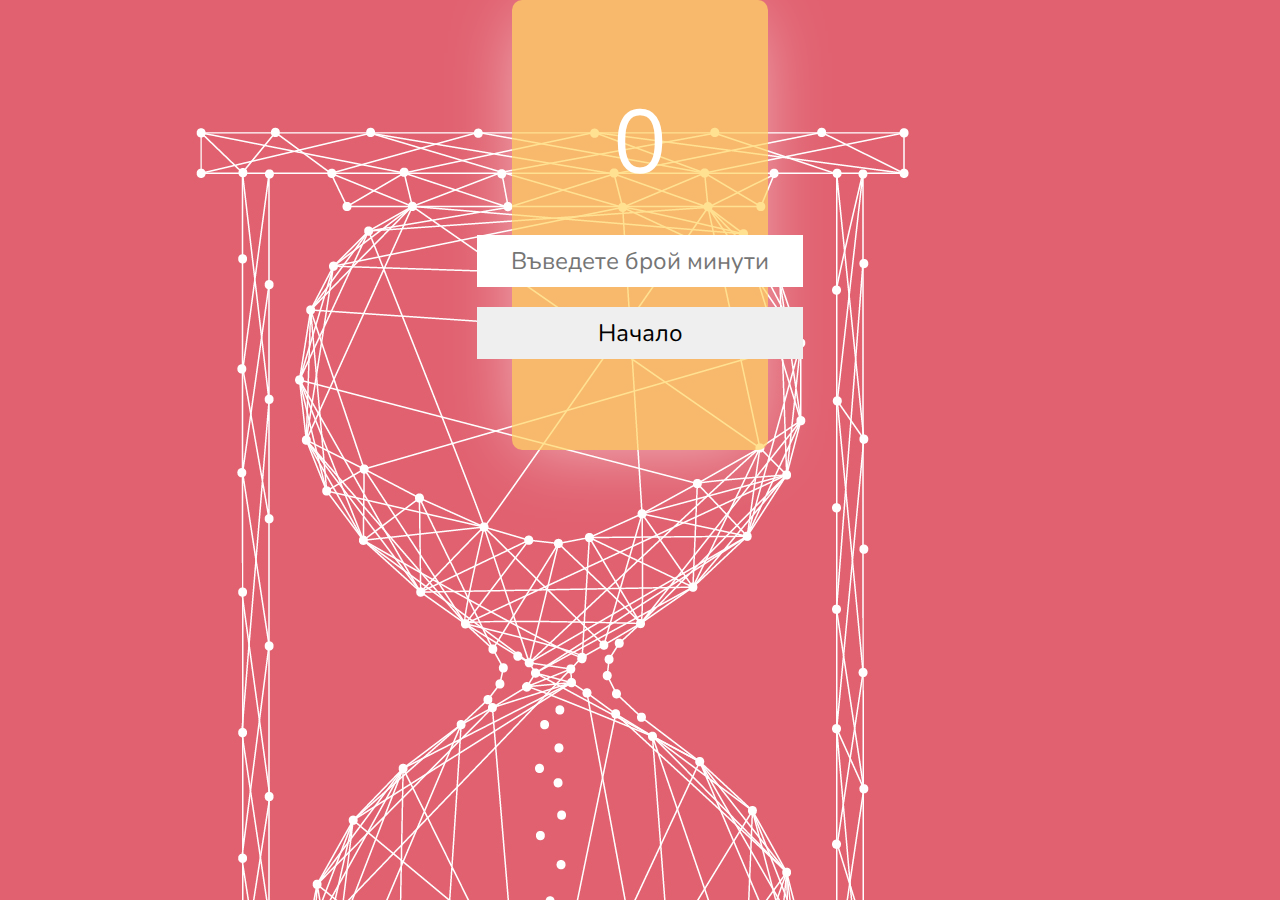
==== timer.html @ 034ab8a7 "Initial commit" ====
<!DOCTYPE html>
<html lang="en">
<head>
    <meta charset="UTF-8">
    <meta name="viewport" content="width=device-width, initial-scale=1.0">
    <meta http-equiv="X-UA-Compatible" content="ie=edge">
    <title>Timer</title>
    <script src="/timer.js"></script>
    <link rel="stylesheet" href="/style.css">
</head>
<body>
    <div class="container">
        <div id="timer" class="item">0</div>
        <input type="text" id="time" class="item" placeholder="Въведете брой минути">
        <button onclick="beginCountdown()" class="item">Начало</button>
    </div>
</body>
</html>
---- style.css ----
@import url('https://fonts.googleapis.com/css?family=Nunito&display=swap&subset=cyrillic');

html, body {
    height: 100%;
    font-family: 'Nunito', sans-serif;
}

body {
    margin: 0;
    background-image: url('bg.jpg');
    width: 100%;
}

.container {
    display: grid;
    flex-direction: column;
    justify-content: center;
    align-items: center;
    align-content: center;
    background: rgba(255, 215, 107, 0.747);
    width: 20%;
    height: 50%;
    margin: auto;
    
    border-radius: 10px;
    box-shadow: -2px 6px 69px -13px rgba(255, 255, 255, 0.63);
    
  }

@media (max-width: 768px) {
    .container {
    width: 100%;
    }
}

.item {
    padding: 10px;
    margin: 10px;
    font-size: 24px;
}

#timer {
    font-size: 90px;
    color: #fff;
    text-align: center;
}

button.item {
    margin-bottom: 30px;
    font-family: 'Nunito', sans-serif;
    border: none;
}

input.item {
    font-family: 'Nunito', sans-serif;
    border: none;
    text-align: center;
}
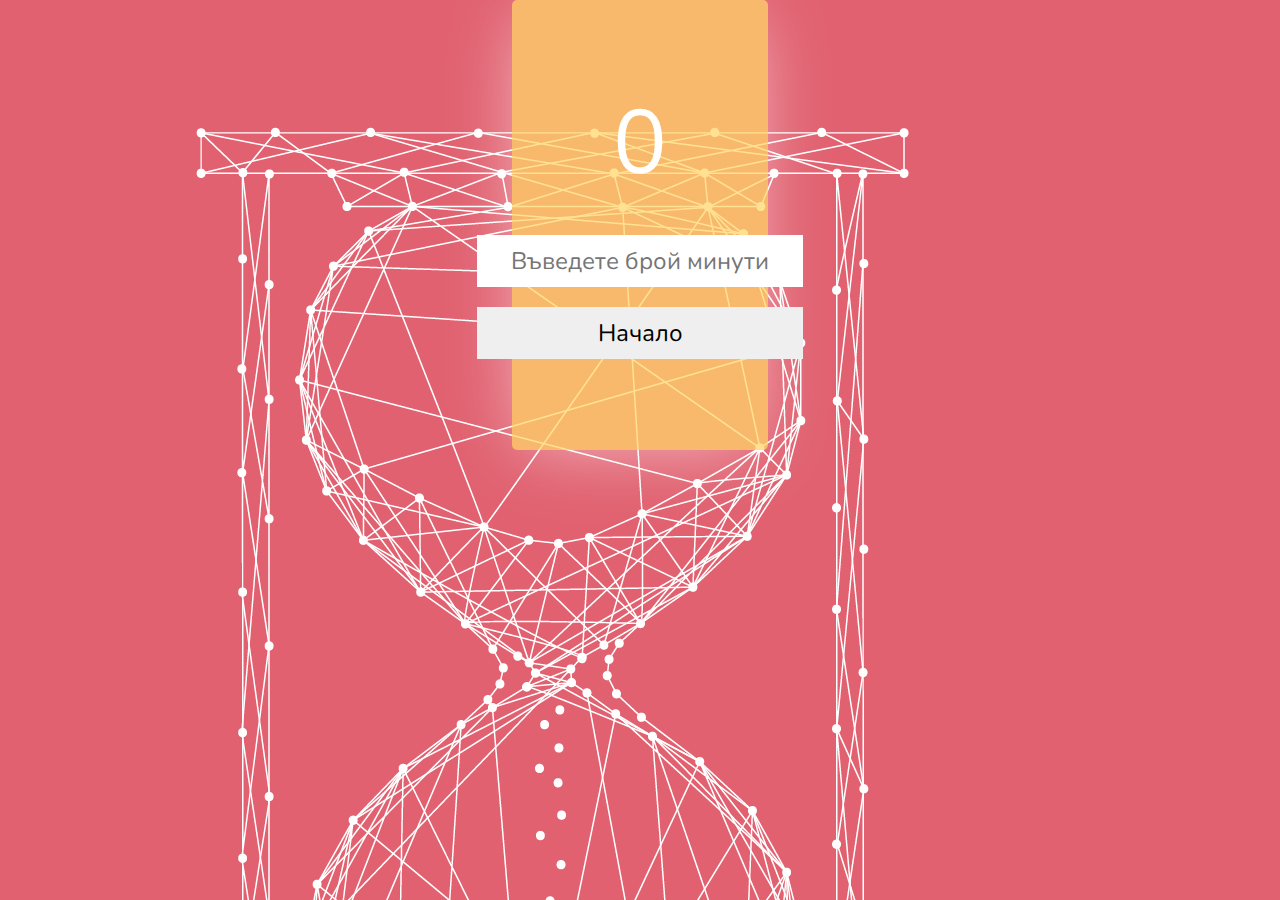
==== commit 161d8042: "added label on input" ====
--- a/timer.html
+++ b/timer.html
@@ -7,11 +7,12 @@
     <title>Timer</title>
     <script src="/timer.js"></script>
     <link rel="stylesheet" href="/style.css">
+    <link rel="icon" href="favicon.ico" type="image/x-icon" />
 </head>
 <body>
     <div class="container">
         <div id="timer" class="item">0</div>
-        <input type="text" id="time" class="item" placeholder="Въведете брой минути">
+        <input type="text" id="time" class="item" placeholder="Въведете брой минути" aria-label="Въведете брой минути">
         <button onclick="beginCountdown()" class="item">Начало</button>
     </div>
 </body>
--- a/style.css
+++ b/style.css
@@ -21,10 +21,8 @@
     width: 20%;
     height: 50%;
     margin: auto;
-    
-    border-radius: 10px;
+    border-radius: 5px;
     box-shadow: -2px 6px 69px -13px rgba(255, 255, 255, 0.63);
-    
   }
 
 @media (max-width: 768px) {
@@ -37,6 +35,7 @@
     padding: 10px;
     margin: 10px;
     font-size: 24px;
+    flex-shrink: 2;
 }
 
 #timer {
